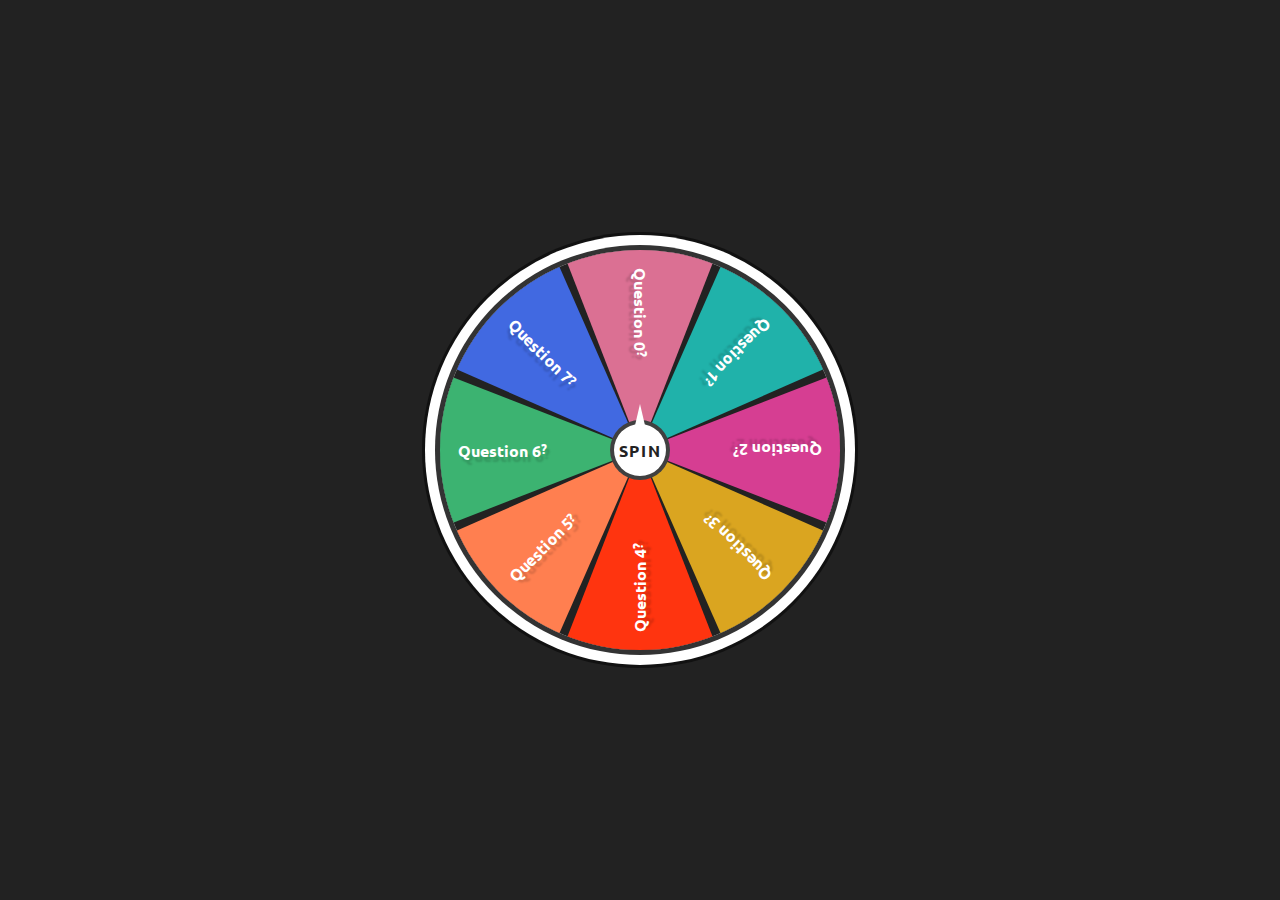
==== engine.html @ afb4e1a7 "Update numbers for convenience" ====
<!DOCTYPE html>
<html lang="en">
<head>
    <meta charset="UTF-8">
    <meta name="viewport" content="width=device-width, initial-scale=1.0">
    <link href="https://fonts.googleapis.com/css?family=Ubuntu" rel="stylesheet">
    <link href="css/engine.css" rel="stylesheet" type="text/css">
    <title>Spinner</title>
</head>
<body>

    <div class="container">
        <div class="spinBtn">SPIN</div>
        <div class="popup" onclick="myFunction()">Click me!
            <span class="popuptext" id="myPopup">What is your favorite animal?</span>
        </div>
        <div class="wheel">
            <div class="question" style="--i:1;--clr:#db7093;"><span>Question 0</span></div>
            <div class="question" style="--i:2;--clr:#20b2aa;"><span>Question 1</span></div>
            <div class="question" style="--i:3;--clr:#d63e92;"><span>Question 2</span></div>
            <div class="question" style="--i:4;--clr:#daa520;"><span>Question 3</span></div>
            <div class="question" style="--i:5;--clr:#ff340f;"><span>Question 4</span></div>
            <div class="question" style="--i:6;--clr:#ff7f50;"><span>Question 5</span></div>
            <div class="question" style="--i:7;--clr:#3cb371;"><span>Question 6</span></div>
            <div class="question" style="--i:8;--clr:#4169e1;"><span>Question 7</span></div>

            
        </div>
    </div>


    
</body>
<script src="js/engine.js" type="text/javascript"></script>
</html>
---- css/engine.css ----
* {
    font-family: 'Ubuntu', sans-serif;
    margin: 0;
    padding: 0;
    box-sizing: border-box;
}

body {
    display: flex;
    justify-content: center;
    align-items: center;
    min-height: 100vh;
    background: #222;
}

.container {
    position: relative;
    width: 400px;
    height: 400px;
    display: flex;
    justify-content: center;
    align-items: center;
}

.container .spinBtn {
    position: absolute;
    width: 60px;
    height: 60px;
    background-color: white;
    border-radius: 50%;
    z-index: 3;
    display: flex;
    justify-content: center;
    align-items: center;
    font-weight: 600;
    letter-spacing: 0.1em;
    border: 4px solid rgba(0, 0, 0, 0.75);
    color: #222;
    user-select: none;
    cursor: pointer;
}

.container .spinBtn::before {
    content: '';
    position: absolute;
    top: -20px;
    width: 20px;
    height: 30px;
    background: white;
    clip-path: polygon(50% 0%, 15% 100%, 85% 100%);

}

.container .wheel {
    position: absolute;
    top: 0;
    left: 0;
    width: 100%;
    height: 100%;
    border-radius: 50%;
    overflow: hidden;
    box-shadow: 0 0 0 5px #333, 0 0 0 15px #fff, 0 0 0 18px #111;
    transition: transform 5s ease-in-out;
}
.container .wheel .question {
    position: absolute;
    width: 50%;
    height: 50%;
    background: var(--clr);
    transform-origin: bottom right;
    transform: rotate(calc(45deg * var(--i)));
    clip-path: polygon(0 0, 56% 0, 100% 100%, 0 56%);
    display: flex;
    justify-content: center;
    align-items: center;
    user-select: none;
    cursor: pointer;
}
.container .wheel .question span {
    position: relative;
    transform: rotate(45deg);
    font-weight: 600;
    color: white;
    text-shadow: 3px 5px 2px rgba(0, 0, 0, 0.15);

}
.container .wheel .question span::after {
    content: '?';
    position: absolute;
    font-size: 0.8em;
    font-weight: 600;
}
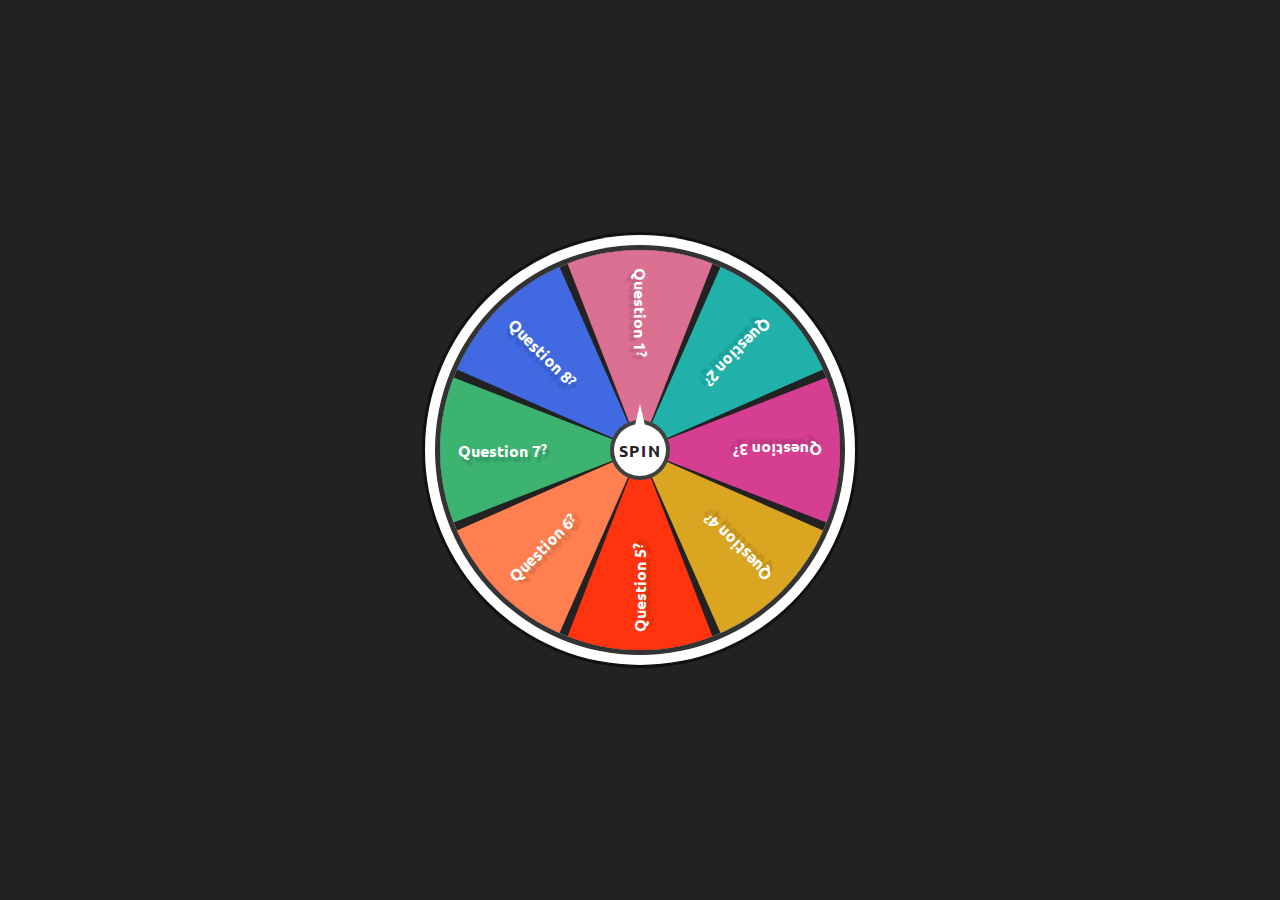
==== commit 29a51230: "I need help..." ====
--- a/engine.html
+++ b/engine.html
@@ -8,21 +8,22 @@
     <title>Spinner</title>
 </head>
 <body>
+    <div class="popup">
+        <span class="popuptext"></span>
+        <input id="field"></input>
+    </div>
 
     <div class="container">
         <div class="spinBtn">SPIN</div>
-        <div class="popup" onclick="myFunction()">Click me!
-            <span class="popuptext" id="myPopup">What is your favorite animal?</span>
-        </div>
         <div class="wheel">
-            <div class="question" style="--i:1;--clr:#db7093;"><span>Question 0</span></div>
-            <div class="question" style="--i:2;--clr:#20b2aa;"><span>Question 1</span></div>
-            <div class="question" style="--i:3;--clr:#d63e92;"><span>Question 2</span></div>
-            <div class="question" style="--i:4;--clr:#daa520;"><span>Question 3</span></div>
-            <div class="question" style="--i:5;--clr:#ff340f;"><span>Question 4</span></div>
-            <div class="question" style="--i:6;--clr:#ff7f50;"><span>Question 5</span></div>
-            <div class="question" style="--i:7;--clr:#3cb371;"><span>Question 6</span></div>
-            <div class="question" style="--i:8;--clr:#4169e1;"><span>Question 7</span></div>
+            <div class="question" style="--i:1;--clr:#db7093;"><span>Question 1</span></div>
+            <div class="question" style="--i:2;--clr:#20b2aa;"><span>Question 2</span></div>
+            <div class="question" style="--i:3;--clr:#d63e92;"><span>Question 3</span></div>
+            <div class="question" style="--i:4;--clr:#daa520;"><span>Question 4</span></div>
+            <div class="question" style="--i:5;--clr:#ff340f;"><span>Question 5</span></div>
+            <div class="question" style="--i:6;--clr:#ff7f50;"><span>Question 6</span></div>
+            <div class="question" style="--i:7;--clr:#3cb371;"><span>Question 7</span></div>
+            <div class="question" style="--i:8;--clr:#4169e1;"><span>Question 8</span></div>
 
             
         </div>
--- a/css/engine.css
+++ b/css/engine.css
@@ -7,10 +7,33 @@
 
 body {
     display: flex;
+    flex-direction: column;
     justify-content: center;
     align-items: center;
     min-height: 100vh;
     background: #222;
+}
+
+.popup {
+    display: none;
+    flex-direction: column;
+    justify-content: center;
+    text-align: center;
+    position: absolute;
+    color: white;
+    z-index: 5;
+    background-color: #444;
+    padding: 50px;
+    width: 500px;
+    border: 4px ridge;
+    border-radius: 15%;
+}
+
+.popup input {
+    margin-top: 10px;
+    height: 25px;
+    border-radius: 10px;
+    padding: 5px;
 }
 
 .container {
@@ -60,7 +83,7 @@
     border-radius: 50%;
     overflow: hidden;
     box-shadow: 0 0 0 5px #333, 0 0 0 15px #fff, 0 0 0 18px #111;
-    transition: transform 5s ease-in-out;
+    transition: transform 3s ease-in-out;
 }
 .container .wheel .question {
     position: absolute;
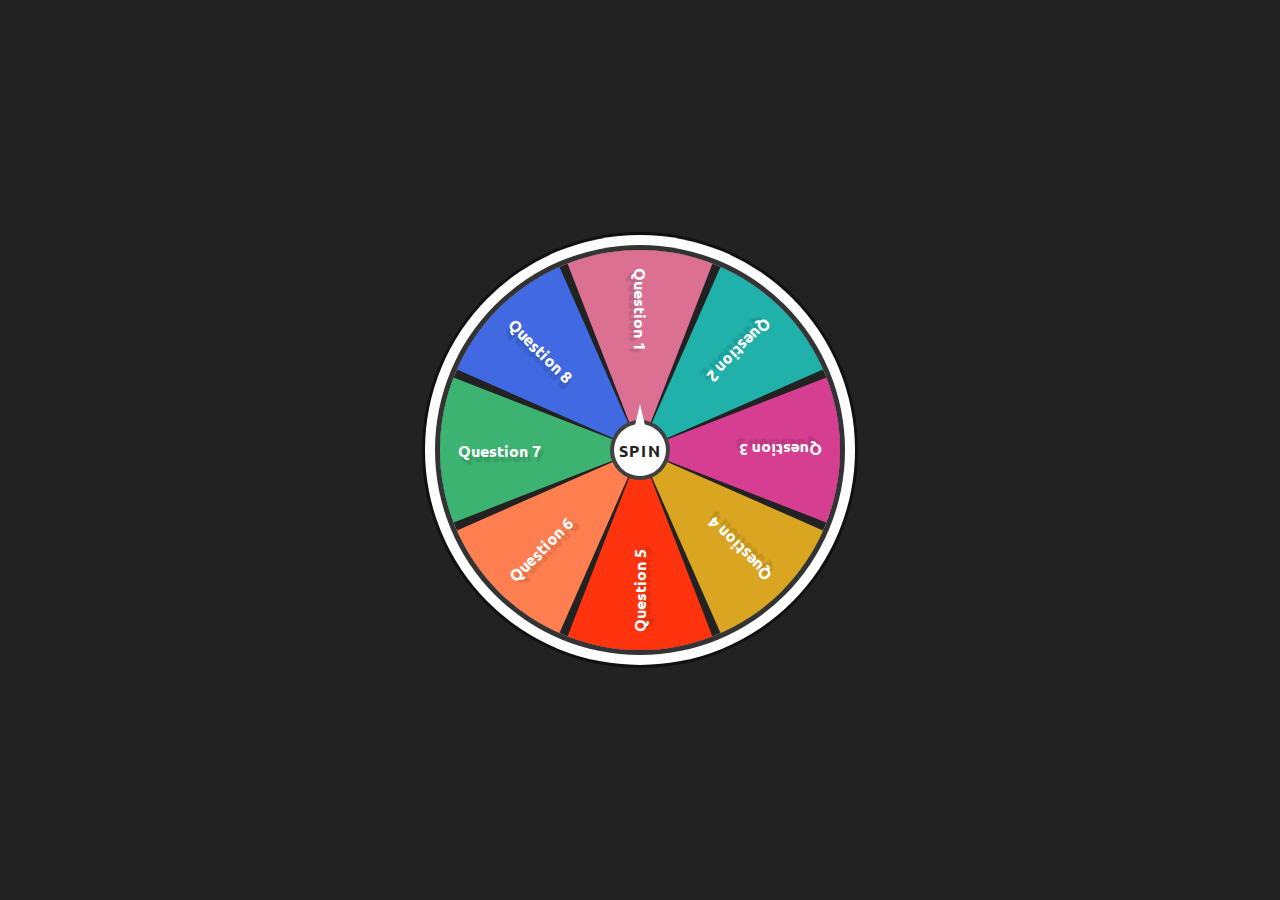
==== commit 237161c1: "Added number wheel" ====
--- a/engine.html
+++ b/engine.html
@@ -16,14 +16,14 @@
     <div class="container">
         <div class="spinBtn">SPIN</div>
         <div class="wheel">
-            <div class="question" style="--i:1;--clr:#db7093;"><span>Question 1</span></div>
-            <div class="question" style="--i:2;--clr:#20b2aa;"><span>Question 2</span></div>
-            <div class="question" style="--i:3;--clr:#d63e92;"><span>Question 3</span></div>
-            <div class="question" style="--i:4;--clr:#daa520;"><span>Question 4</span></div>
-            <div class="question" style="--i:5;--clr:#ff340f;"><span>Question 5</span></div>
-            <div class="question" style="--i:6;--clr:#ff7f50;"><span>Question 6</span></div>
-            <div class="question" style="--i:7;--clr:#3cb371;"><span>Question 7</span></div>
-            <div class="question" style="--i:8;--clr:#4169e1;"><span>Question 8</span></div>
+            <div class="question" style="--i:1;--clr:#db7093;"><span id="q1">Question 1</span></div>
+            <div class="question" style="--i:2;--clr:#20b2aa;"><span id="q2">Question 2</span></div>
+            <div class="question" style="--i:3;--clr:#d63e92;"><span id="q3">Question 3</span></div>
+            <div class="question" style="--i:4;--clr:#daa520;"><span id="q4">Question 4</span></div>
+            <div class="question" style="--i:5;--clr:#ff340f;"><span id="q5">Question 5</span></div>
+            <div class="question" style="--i:6;--clr:#ff7f50;"><span id="q6">Question 6</span></div>
+            <div class="question" style="--i:7;--clr:#3cb371;"><span id="q7">Question 7</span></div>
+            <div class="question" style="--i:8;--clr:#4169e1;"><span id="q8">Question 8</span></div>
 
             
         </div>
--- a/css/engine.css
+++ b/css/engine.css
@@ -96,8 +96,6 @@
     display: flex;
     justify-content: center;
     align-items: center;
-    user-select: none;
-    cursor: pointer;
 }
 .container .wheel .question span {
     position: relative;
@@ -107,9 +105,9 @@
     text-shadow: 3px 5px 2px rgba(0, 0, 0, 0.15);
 
 }
-.container .wheel .question span::after {
+/* .container .wheel .question span::after {
     content: '?';
     position: absolute;
     font-size: 0.8em;
     font-weight: 600;
-}+} */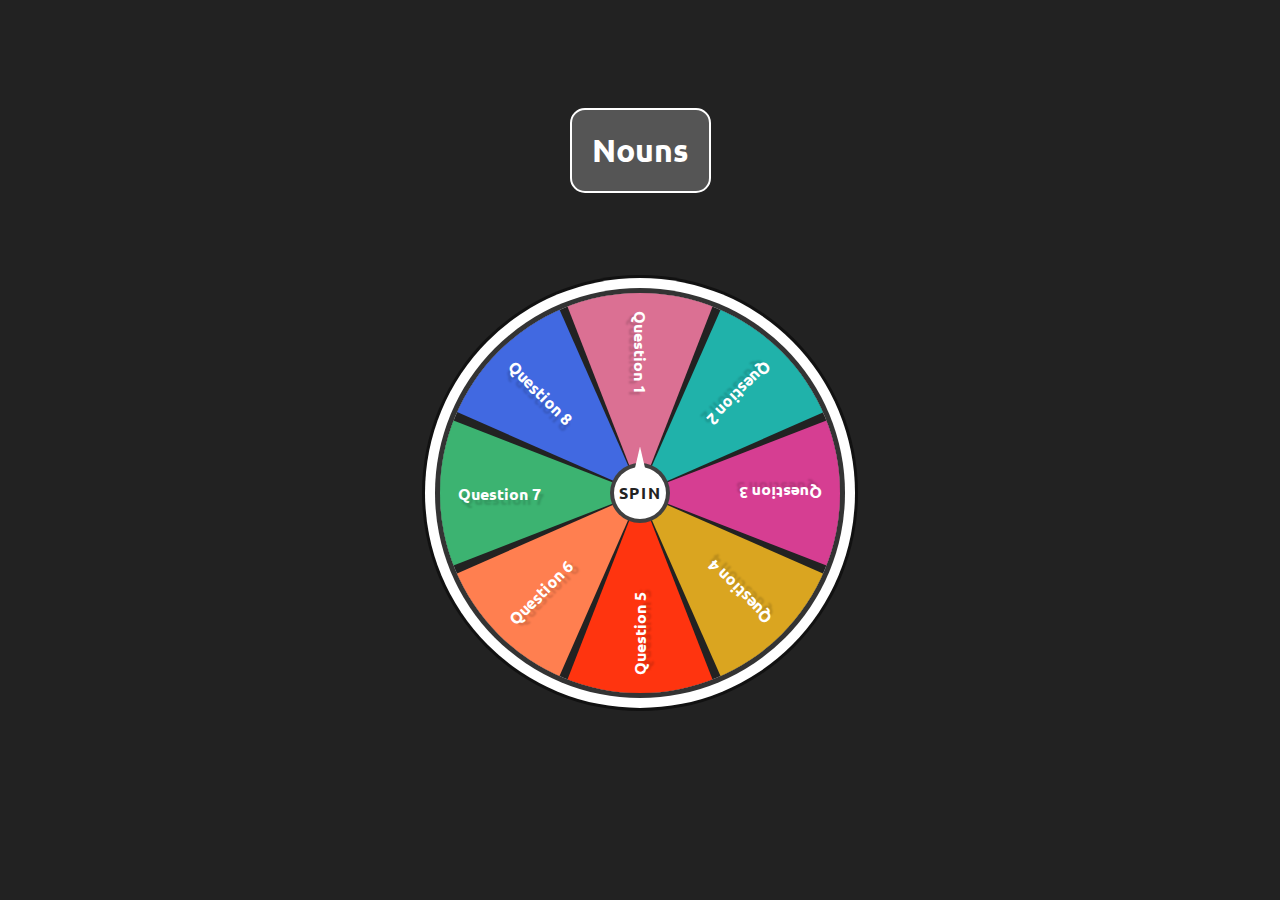
==== commit 18203be5: "Added labels for wheels" ====
--- a/engine.html
+++ b/engine.html
@@ -4,10 +4,15 @@
     <meta charset="UTF-8">
     <meta name="viewport" content="width=device-width, initial-scale=1.0">
     <link href="https://fonts.googleapis.com/css?family=Ubuntu" rel="stylesheet">
+    <link rel="shortcut icon" href="img/favicon.png">
     <link href="css/engine.css" rel="stylesheet" type="text/css">
     <title>Spinner</title>
 </head>
 <body>
+
+    <div class="labelcont">
+        <h1 class="label">Nouns</h1>
+    </div>
     <div class="popup">
         <span class="popuptext"></span>
         <input id="field"></input>
--- a/css/engine.css
+++ b/css/engine.css
@@ -14,7 +14,18 @@
     background: #222;
 }
 
+.labelcont {
+    position: relative;
+    color: white;
+    background: #555;
+    bottom: 100px;
+    padding: 20px;
+    border-radius: 15px;
+    border: 2px solid white;
+}
+
 .popup {
+    position: relative;
     display: none;
     flex-direction: column;
     justify-content: center;
@@ -22,19 +33,21 @@
     position: absolute;
     color: white;
     z-index: 5;
-    background-color: #444;
+    font-size: 1.25rem;
+    background-color: #555;
     padding: 50px;
     width: 500px;
-    border: 4px ridge;
-    border-radius: 15%;
+    border: 2px solid white;
+    border-radius: 15px;
 }
 
 .popup input {
-    margin-top: 10px;
+    margin-top: 20px;
     height: 25px;
     border-radius: 10px;
     padding: 5px;
 }
+
 
 .container {
     position: relative;
@@ -104,10 +117,4 @@
     color: white;
     text-shadow: 3px 5px 2px rgba(0, 0, 0, 0.15);
 
-}
-/* .container .wheel .question span::after {
-    content: '?';
-    position: absolute;
-    font-size: 0.8em;
-    font-weight: 600;
-} */+}